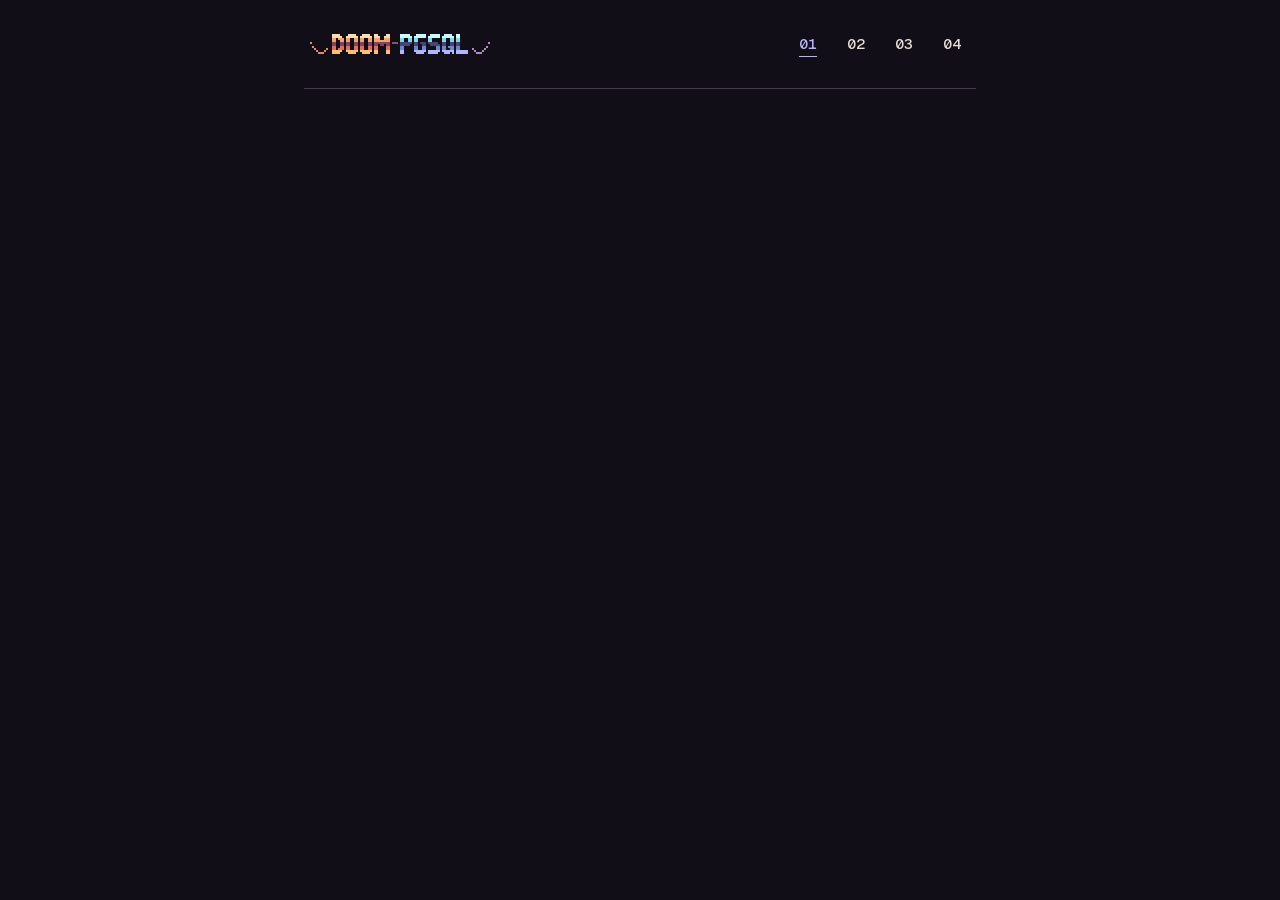
==== website/chapters/01/index.html @ f02bde5e "website: add the cover and chapter navigation" ====
<!doctype html>
<html lang="en">
  <head>
    <meta charset="utf-8">
    <meta name="viewport" content="width=device-width, initial-scale=1">
    <title>chapter 01 / doomsql</title>
    <link rel="stylesheet" href="../../styles.css">
  </head>
  <body class="chapter">
    <main class="chapter-shell">
      <header class="chapter-header">
        <a class="chapter-home" href="../../#chapters" aria-label="doom-pgsql chapters">
          <img src="../../assets/logo.png" width="672" height="98" alt="doom-pgsql">
        </a>
        <nav class="chapter-switcher" aria-label="chapters">
          <a href="../01/" aria-label="chapter 01" aria-current="page"><span class="chapter-number">01</span></a>
          <a href="../02/" aria-label="chapter 02"><span class="chapter-number">02</span></a>
          <a href="../03/" aria-label="chapter 03"><span class="chapter-number">03</span></a>
          <a href="../04/" aria-label="chapter 04"><span class="chapter-number">04</span></a>
        </nav>
      </header>
      <article class="chapter-body" aria-label="chapter 01"></article>
    </main>
  </body>
</html>
---- website/styles.css ----
@font-face {
  font-family: "Atkinson Hyperlegible Next";
  src: url("assets/fonts/atkinson-hyperlegible-next.woff2") format("woff2");
  font-style: normal;
  font-weight: 400 600;
  font-display: swap;
}

@font-face {
  font-family: "Geist Mono";
  src: url("assets/fonts/geist-mono.woff2") format("woff2");
  font-style: normal;
  font-weight: 400 600;
  font-display: swap;
}

:root {
  color-scheme: dark;
  --canvas: #120e17;
  --ink: #ebded5;
  --muted: #bcaebd;
  --rule: #49384f;
  --surface: #1d1624;
  --copper: #e58c5f;
  --steel: #b5b4ff;
  --amber: #ffd189;
  --body-font: "Atkinson Hyperlegible Next", system-ui, sans-serif;
  --code-font: "Geist Mono", ui-monospace, monospace;
  --gutter: clamp(1rem, 4vw, 3rem);
  --cover-width: 42rem;
  --frame-width: 40rem;
  --reading-width: 39rem;
}

*, *::before, *::after {
  box-sizing: border-box;
}

body {
  margin: 0;
  background: var(--canvas);
  color: var(--ink);
  font: 400 1.125rem/1.62 var(--body-font);
}

a {
  color: var(--steel);
  text-underline-offset: .2em;
}

a:hover {
  color: var(--amber);
}

a:focus-visible {
  outline: 2px solid var(--steel);
  outline-offset: 3px;
}

img {
  display: block;
  max-inline-size: 100%;
  block-size: auto;
}

.book-home,
.chapter-shell {
  inline-size: min(calc(100% - 2 * var(--gutter)), var(--cover-width));
  margin-inline: auto;
}

.book-home {
  padding-block: clamp(2rem, 6vw, 4rem) clamp(2rem, 6vw, 4.5rem);
}

.wordmark,
.cover-frame {
  margin: 0;
}

.wordmark img,
.cover-frame img {
  inline-size: 100%;
}

.wordmark img,
.cover-frame img,
.chapter-home img {
  image-rendering: pixelated;
}

.cover-frame,
.chapter-index {
  max-inline-size: var(--frame-width);
  margin-inline: auto;
}

.cover-frame {
  margin-block-start: clamp(1.375rem, 3vw, 2rem);
  outline: 1px solid var(--rule);
}

.chapter-index {
  margin-block-start: clamp(2rem, 5vw, 3.5rem);
}

.chapter-index h2 {
  margin: 0 0 .625rem;
  color: var(--copper);
  font: 500 1rem/1.4 var(--code-font);
  scroll-margin-block-start: 1rem;
}

.chapter-list {
  display: grid;
  grid-template-columns: repeat(4, minmax(0, 1fr));
  margin: 0;
  padding: 0;
  list-style: none;
  border-block: 1px solid var(--rule);
}

.chapter-list a,
.chapter-switcher a {
  display: grid;
  place-items: center;
  gap: .45rem;
  min-block-size: 3rem;
  padding: .5rem;
  color: var(--ink);
  text-decoration: none;
  text-align: center;
  overflow-wrap: anywhere;
}

.chapter-list li + li {
  border-inline-start: 1px solid var(--rule);
}

.chapter-list a:hover,
.chapter-switcher a:hover {
  background: var(--surface);
  color: var(--amber);
}

.chapter-list a:focus-visible,
.chapter-switcher a:focus-visible {
  outline-offset: -2px;
}

.chapter-number {
  font: 500 .9375rem/1.35 var(--code-font);
  font-variant-numeric: tabular-nums;
}

.chapter-header {
  display: flex;
  flex-wrap: wrap;
  justify-content: space-between;
  align-items: center;
  gap: .625rem 1rem;
  padding-block: 1.25rem;
  border-block-end: 1px solid var(--rule);
}

.chapter-home {
  display: grid;
  place-items: center;
  min-block-size: 3rem;
  inline-size: 12rem;
  max-inline-size: 100%;
}

.chapter-switcher {
  display: grid;
  grid-template-columns: repeat(4, minmax(3rem, 1fr));
}

.chapter-switcher a[aria-current="page"] {
  color: var(--steel);
  text-decoration: underline;
  text-underline-offset: .38em;
}

.chapter-body {
  max-inline-size: var(--reading-width);
  margin-inline: auto;
  padding-block: clamp(2rem, 6vw, 4rem);
  overflow-wrap: anywhere;
}

.chapter-body > :first-child {
  margin-block-start: 0;
}

.chapter-body :where(h1, h2, h3) {
  line-height: 1.16;
  font-weight: 600;
  text-wrap: balance;
}

.chapter-body :where(h1, h2) {
  margin-block: 1.75em .55em;
}

.chapter-body h1 {
  font-size: clamp(2.25rem, 5.5vw, 3.25rem);
  letter-spacing: -.025em;
}

.chapter-body h2 {
  font-size: clamp(1.625rem, 4vw, 2.125rem);
  letter-spacing: -.015em;
}

.chapter-body p {
  margin-block: 1rem;
  text-wrap: pretty;
}

.chapter-body code {
  color: var(--steel);
  font: 500 .84em var(--code-font);
}

.chapter-body pre {
  margin-block: 1.5rem;
  padding: .875rem 1rem;
  overflow: auto;
  border-inline-start: 2px solid var(--steel);
  background: var(--surface);
  font: 400 .875rem/1.65 var(--code-font);
}

.chapter-body pre code {
  color: inherit;
  font: inherit;
}

.chapter-body figure {
  margin: 1.75rem 0;
}

.chapter-body figcaption {
  margin-block-start: .5rem;
  color: var(--muted);
  font-size: .9375rem;
}

.chapter-body table {
  inline-size: 100%;
  border-collapse: collapse;
  table-layout: fixed;
  font-size: .9375rem;
}

.chapter-body :where(th, td) {
  padding: .5rem .625rem;
  border-block-end: 1px solid var(--rule);
  text-align: start;
  vertical-align: baseline;
}

@media (max-width: 30rem) {
  .chapter-header {
    justify-content: center;
    padding-block-end: .5rem;
  }

  .chapter-switcher {
    inline-size: 100%;
  }
}
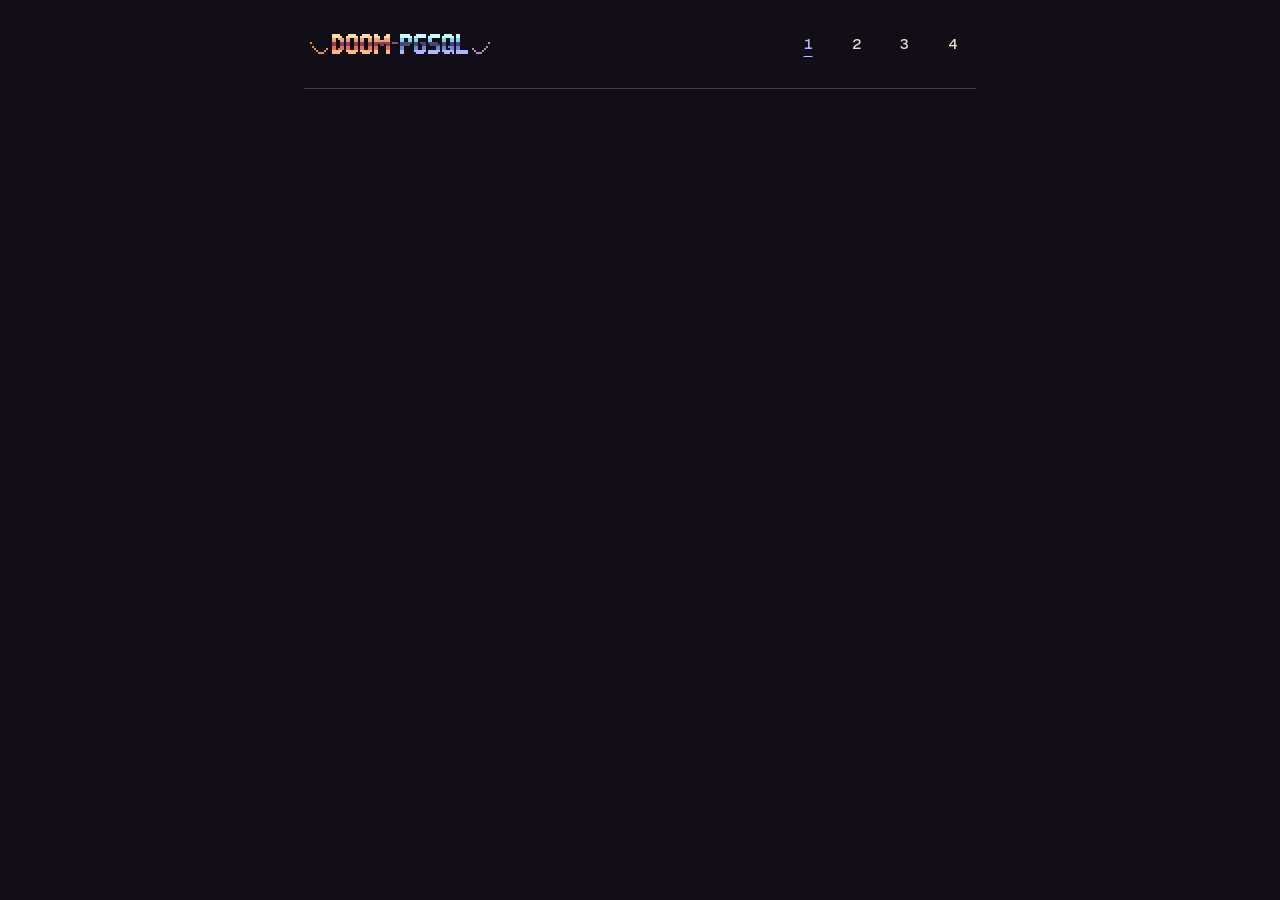
==== commit 9bcd8f0f: "website: open with the rendered frame and chapter titles" ====
--- a/website/chapters/01/index.html
+++ b/website/chapters/01/index.html
@@ -3,7 +3,7 @@
   <head>
     <meta charset="utf-8">
     <meta name="viewport" content="width=device-width, initial-scale=1">
-    <title>chapter 01 / doomsql</title>
+    <title>the story / doomsql</title>
     <link rel="stylesheet" href="../../styles.css">
   </head>
   <body class="chapter">
@@ -13,13 +13,13 @@
           <img src="../../assets/logo.png" width="672" height="98" alt="doom-pgsql">
         </a>
         <nav class="chapter-switcher" aria-label="chapters">
-          <a href="../01/" aria-label="chapter 01" aria-current="page"><span class="chapter-number">01</span></a>
-          <a href="../02/" aria-label="chapter 02"><span class="chapter-number">02</span></a>
-          <a href="../03/" aria-label="chapter 03"><span class="chapter-number">03</span></a>
-          <a href="../04/" aria-label="chapter 04"><span class="chapter-number">04</span></a>
+          <a href="../01/" aria-label="chapter 1, the story" aria-current="page"><span class="chapter-number">1</span></a>
+          <a href="../02/" aria-label="chapter 2, $5 worth of planetscale"><span class="chapter-number">2</span></a>
+          <a href="../03/" aria-label="chapter 3, making it playable"><span class="chapter-number">3</span></a>
+          <a href="../04/" aria-label="chapter 4, dlss (kinda)"><span class="chapter-number">4</span></a>
         </nav>
       </header>
-      <article class="chapter-body" aria-label="chapter 01"></article>
+      <article class="chapter-body" aria-label="the story"></article>
     </main>
   </body>
 </html>
--- a/website/styles.css
+++ b/website/styles.css
@@ -28,7 +28,6 @@
   --code-font: "Geist Mono", ui-monospace, monospace;
   --gutter: clamp(1rem, 4vw, 3rem);
   --cover-width: 42rem;
-  --frame-width: 40rem;
   --reading-width: 39rem;
 }
 
@@ -63,6 +62,17 @@
   block-size: auto;
 }
 
+.visually-hidden {
+  position: absolute;
+  inline-size: 1px;
+  block-size: 1px;
+  margin: -1px;
+  padding: 0;
+  overflow: hidden;
+  clip-path: inset(50%);
+  white-space: nowrap;
+}
+
 .book-home,
 .chapter-shell {
   inline-size: min(calc(100% - 2 * var(--gutter)), var(--cover-width));
@@ -70,80 +80,112 @@
 }
 
 .book-home {
-  padding-block: clamp(2rem, 6vw, 4rem) clamp(2rem, 6vw, 4.5rem);
-}
-
-.wordmark,
-.cover-frame {
+  max-inline-size: 40rem;
+  padding-block: clamp(1.75rem, 4.5vw, 3.5rem) clamp(2rem, 6vw, 4.5rem);
+}
+
+.opening-frame {
   margin: 0;
 }
 
-.wordmark img,
-.cover-frame img {
+.opening-frame img {
   inline-size: 100%;
 }
 
-.wordmark img,
-.cover-frame img,
+.opening-frame img,
+.book-signature img,
 .chapter-home img {
   image-rendering: pixelated;
 }
 
-.cover-frame,
+.opening-frame figcaption {
+  margin-block-start: .75rem;
+  color: var(--copper);
+  font: 500 .875rem/1.5 var(--code-font);
+}
+
+.opening-line {
+  max-inline-size: 52ch;
+  margin-block: .75rem 0;
+  font-size: clamp(1.125rem, 2.4vw, 1.25rem);
+  line-height: 1.5;
+  text-wrap: pretty;
+}
+
 .chapter-index {
-  max-inline-size: var(--frame-width);
-  margin-inline: auto;
-}
-
-.cover-frame {
-  margin-block-start: clamp(1.375rem, 3vw, 2rem);
-  outline: 1px solid var(--rule);
-}
-
-.chapter-index {
-  margin-block-start: clamp(2rem, 5vw, 3.5rem);
+  margin-block-start: clamp(2rem, 4.5vw, 2.75rem);
+  padding-block-start: 1.125rem;
+  border-block-start: 1px solid var(--rule);
 }
 
 .chapter-index h2 {
-  margin: 0 0 .625rem;
-  color: var(--copper);
-  font: 500 1rem/1.4 var(--code-font);
+  margin: 0 0 .375rem;
+  color: var(--muted);
+  font: 500 .875rem/1.4 var(--code-font);
   scroll-margin-block-start: 1rem;
 }
 
 .chapter-list {
-  display: grid;
-  grid-template-columns: repeat(4, minmax(0, 1fr));
   margin: 0;
   padding: 0;
   list-style: none;
-  border-block: 1px solid var(--rule);
-}
-
-.chapter-list a,
+}
+
+.chapter-list a {
+  display: grid;
+  grid-template-columns: 1.25rem minmax(0, 1fr);
+  align-items: baseline;
+  gap: .5rem;
+  inline-size: fit-content;
+  max-inline-size: 100%;
+  min-block-size: 2.75rem;
+  padding-block: .5rem;
+  color: var(--ink);
+  font-weight: 500;
+  text-decoration: none;
+  overflow-wrap: anywhere;
+}
+
+.chapter-list .chapter-number {
+  color: var(--steel);
+}
+
+.chapter-title {
+  text-decoration: underline;
+  text-decoration-color: var(--rule);
+  text-underline-offset: .22em;
+}
+
+.chapter-list a:is(:hover, :focus-visible) .chapter-title {
+  color: var(--amber);
+  text-decoration-color: currentColor;
+}
+
+.book-signature {
+  display: flex;
+  justify-content: flex-end;
+  margin-block-start: clamp(2rem, 4.5vw, 3.5rem);
+}
+
+.book-signature img {
+  inline-size: 12rem;
+}
+
 .chapter-switcher a {
   display: grid;
   place-items: center;
-  gap: .45rem;
   min-block-size: 3rem;
   padding: .5rem;
   color: var(--ink);
   text-decoration: none;
   text-align: center;
-  overflow-wrap: anywhere;
-}
-
-.chapter-list li + li {
-  border-inline-start: 1px solid var(--rule);
-}
-
-.chapter-list a:hover,
+}
+
 .chapter-switcher a:hover {
   background: var(--surface);
   color: var(--amber);
 }
 
-.chapter-list a:focus-visible,
 .chapter-switcher a:focus-visible {
   outline-offset: -2px;
 }
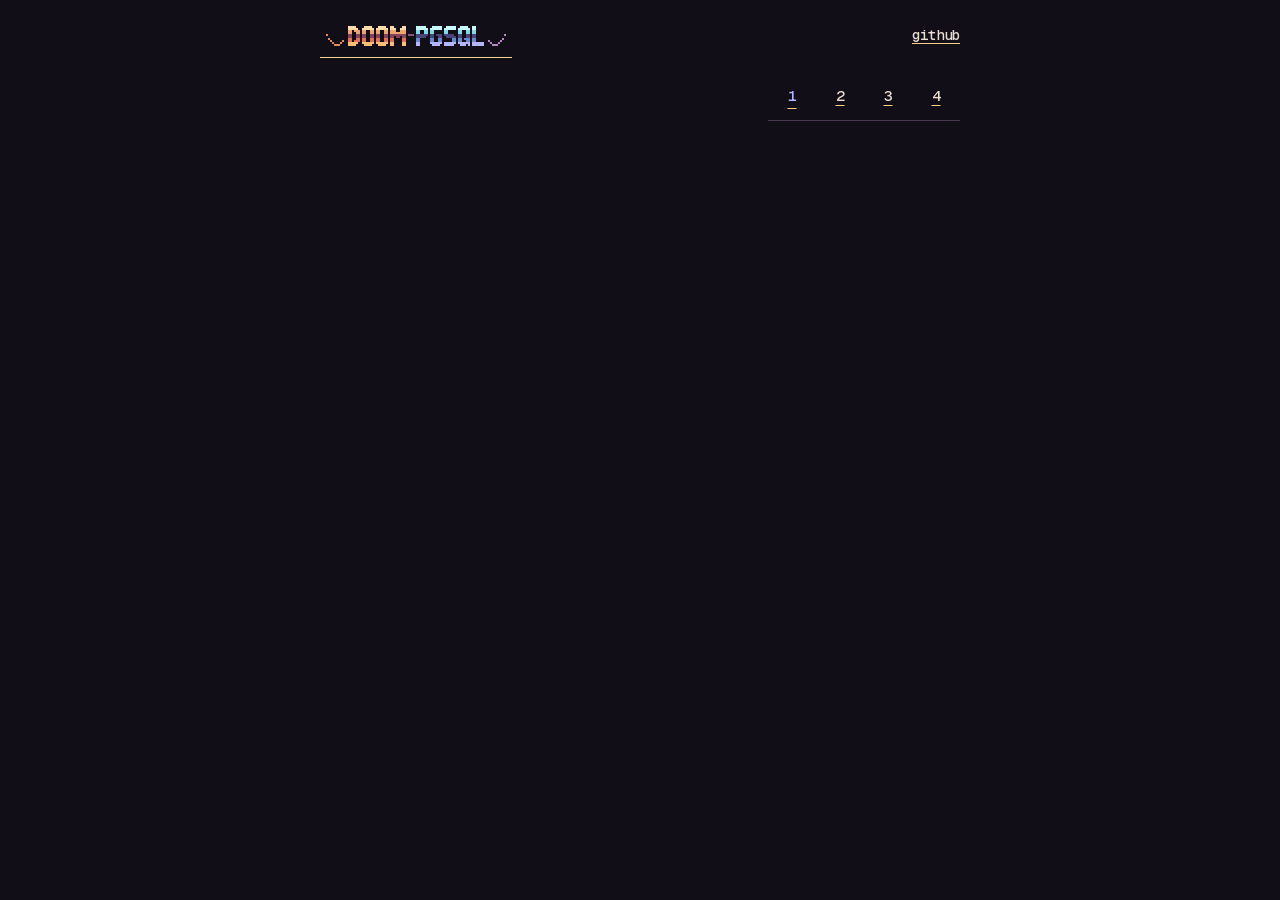
==== commit 73857da8: "website: add the book header and yellow link underlines" ====
--- a/website/chapters/01/index.html
+++ b/website/chapters/01/index.html
@@ -7,18 +7,19 @@
     <link rel="stylesheet" href="../../styles.css">
   </head>
   <body class="chapter">
+    <header class="site-header">
+      <a class="chapter-home site-brand" href="../../#chapters" aria-label="doom-pgsql chapters">
+        <img src="../../assets/logo.png" width="672" height="98" alt="doom-pgsql">
+      </a>
+      <a class="site-source" href="https://github.com/fatihguzeldev/doom-pgsql">github</a>
+    </header>
     <main class="chapter-shell">
-      <header class="chapter-header">
-        <a class="chapter-home" href="../../#chapters" aria-label="doom-pgsql chapters">
-          <img src="../../assets/logo.png" width="672" height="98" alt="doom-pgsql">
-        </a>
-        <nav class="chapter-switcher" aria-label="chapters">
-          <a href="../01/" aria-label="chapter 1, the story" aria-current="page"><span class="chapter-number">1</span></a>
-          <a href="../02/" aria-label="chapter 2, $5 worth of planetscale"><span class="chapter-number">2</span></a>
-          <a href="../03/" aria-label="chapter 3, making it playable"><span class="chapter-number">3</span></a>
-          <a href="../04/" aria-label="chapter 4, dlss (kinda)"><span class="chapter-number">4</span></a>
-        </nav>
-      </header>
+      <nav class="chapter-switcher" aria-label="chapters">
+        <a href="../01/" aria-label="chapter 1, the story" aria-current="page"><span class="chapter-number">1</span></a>
+        <a href="../02/" aria-label="chapter 2, $5 worth of planetscale"><span class="chapter-number">2</span></a>
+        <a href="../03/" aria-label="chapter 3, making it playable"><span class="chapter-number">3</span></a>
+        <a href="../04/" aria-label="chapter 4, dlss (kinda)"><span class="chapter-number">4</span></a>
+      </nav>
       <article class="chapter-body" aria-label="the story"></article>
     </main>
   </body>
--- a/website/styles.css
+++ b/website/styles.css
@@ -27,7 +27,7 @@
   --body-font: "Atkinson Hyperlegible Next", system-ui, sans-serif;
   --code-font: "Geist Mono", ui-monospace, monospace;
   --gutter: clamp(1rem, 4vw, 3rem);
-  --cover-width: 42rem;
+  --cover-width: 40rem;
   --reading-width: 39rem;
 }
 
@@ -43,8 +43,9 @@
 }
 
 a {
-  color: var(--steel);
-  text-underline-offset: .2em;
+  color: var(--ink);
+  text-decoration: underline 1px var(--amber);
+  text-underline-offset: .22em;
 }
 
 a:hover {
@@ -62,39 +63,51 @@
   block-size: auto;
 }
 
-.visually-hidden {
-  position: absolute;
-  inline-size: 1px;
-  block-size: 1px;
-  margin: -1px;
-  padding: 0;
-  overflow: hidden;
-  clip-path: inset(50%);
-  white-space: nowrap;
-}
-
+.site-header,
 .book-home,
 .chapter-shell {
   inline-size: min(calc(100% - 2 * var(--gutter)), var(--cover-width));
   margin-inline: auto;
 }
 
+.site-header {
+  display: flex;
+  align-items: center;
+  justify-content: space-between;
+  gap: 1.25rem;
+  padding-block: .875rem;
+}
+
+.site-brand {
+  flex: 0 1 12rem;
+  min-inline-size: 0;
+  margin: 0;
+}
+
+.site-source {
+  display: inline-flex;
+  align-items: center;
+  min-block-size: 2.75rem;
+  font: 500 .875rem/1.4 var(--code-font);
+}
+
+.site-source:is(:hover, :focus-visible) {
+  color: var(--steel);
+  text-decoration-color: currentColor;
+  text-decoration-thickness: 2px;
+}
+
 .book-home {
-  max-inline-size: 40rem;
-  padding-block: clamp(1.75rem, 4.5vw, 3.5rem) clamp(2rem, 6vw, 4.5rem);
+  padding-block: clamp(.75rem, 2.5vw, 1.5rem) clamp(2rem, 6vw, 4.5rem);
 }
 
 .opening-frame {
   margin: 0;
 }
 
-.opening-frame img {
+.opening-frame img,
+.site-brand img {
   inline-size: 100%;
-}
-
-.opening-frame img,
-.book-signature img,
-.chapter-home img {
   image-rendering: pixelated;
 }
 
@@ -151,24 +164,12 @@
 }
 
 .chapter-title {
-  text-decoration: underline;
-  text-decoration-color: var(--rule);
+  text-decoration: underline 1px var(--amber);
   text-underline-offset: .22em;
 }
 
 .chapter-list a:is(:hover, :focus-visible) .chapter-title {
   color: var(--amber);
-  text-decoration-color: currentColor;
-}
-
-.book-signature {
-  display: flex;
-  justify-content: flex-end;
-  margin-block-start: clamp(2rem, 4.5vw, 3.5rem);
-}
-
-.book-signature img {
-  inline-size: 12rem;
 }
 
 .chapter-switcher a {
@@ -177,7 +178,6 @@
   min-block-size: 3rem;
   padding: .5rem;
   color: var(--ink);
-  text-decoration: none;
   text-align: center;
 }
 
@@ -195,32 +195,23 @@
   font-variant-numeric: tabular-nums;
 }
 
-.chapter-header {
-  display: flex;
-  flex-wrap: wrap;
-  justify-content: space-between;
-  align-items: center;
-  gap: .625rem 1rem;
-  padding-block: 1.25rem;
-  border-block-end: 1px solid var(--rule);
-}
-
 .chapter-home {
   display: grid;
   place-items: center;
-  min-block-size: 3rem;
-  inline-size: 12rem;
-  max-inline-size: 100%;
+  min-block-size: 2.75rem;
+  border-block-end: 1px solid var(--amber);
 }
 
 .chapter-switcher {
   display: grid;
   grid-template-columns: repeat(4, minmax(3rem, 1fr));
+  inline-size: max-content;
+  margin-inline-start: auto;
+  border-block-end: 1px solid var(--rule);
 }
 
 .chapter-switcher a[aria-current="page"] {
   color: var(--steel);
-  text-decoration: underline;
   text-underline-offset: .38em;
 }
 
@@ -304,11 +295,6 @@
 }
 
 @media (max-width: 30rem) {
-  .chapter-header {
-    justify-content: center;
-    padding-block-end: .5rem;
-  }
-
   .chapter-switcher {
     inline-size: 100%;
   }
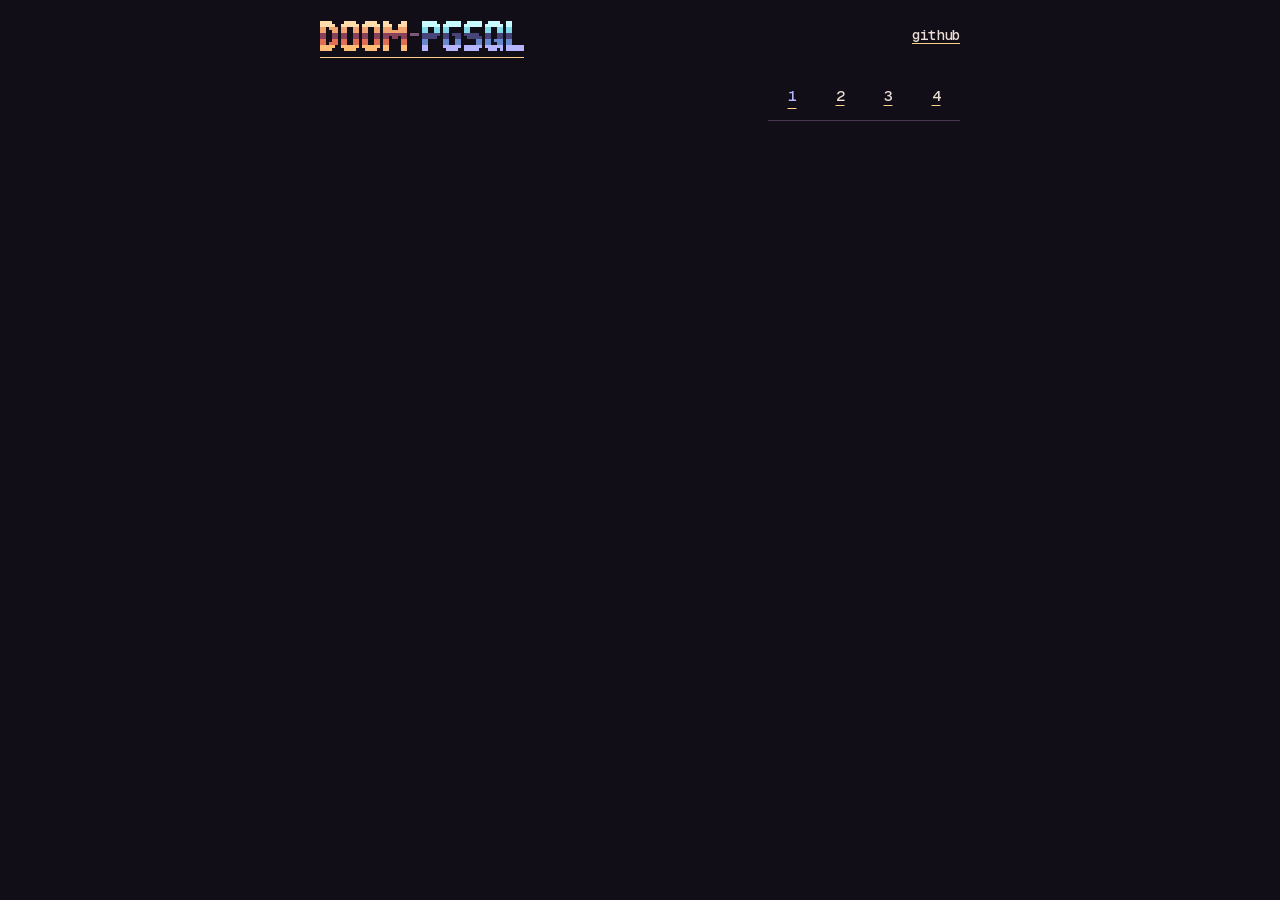
==== commit 47f017c5: "website: simplify the header logo" ====
--- a/website/chapters/01/index.html
+++ b/website/chapters/01/index.html
@@ -9,7 +9,7 @@
   <body class="chapter">
     <header class="site-header">
       <a class="chapter-home site-brand" href="../../#chapters" aria-label="doom-pgsql chapters">
-        <img src="../../assets/logo.png" width="672" height="98" alt="doom-pgsql">
+        <img src="../../assets/logo.png" width="476" height="70" alt="doom-pgsql">
       </a>
       <a class="site-source" href="https://github.com/fatihguzeldev/doom-pgsql">github</a>
     </header>
--- a/website/styles.css
+++ b/website/styles.css
@@ -79,7 +79,7 @@
 }
 
 .site-brand {
-  flex: 0 1 12rem;
+  flex: 0 1 12.75rem;
   min-inline-size: 0;
   margin: 0;
 }
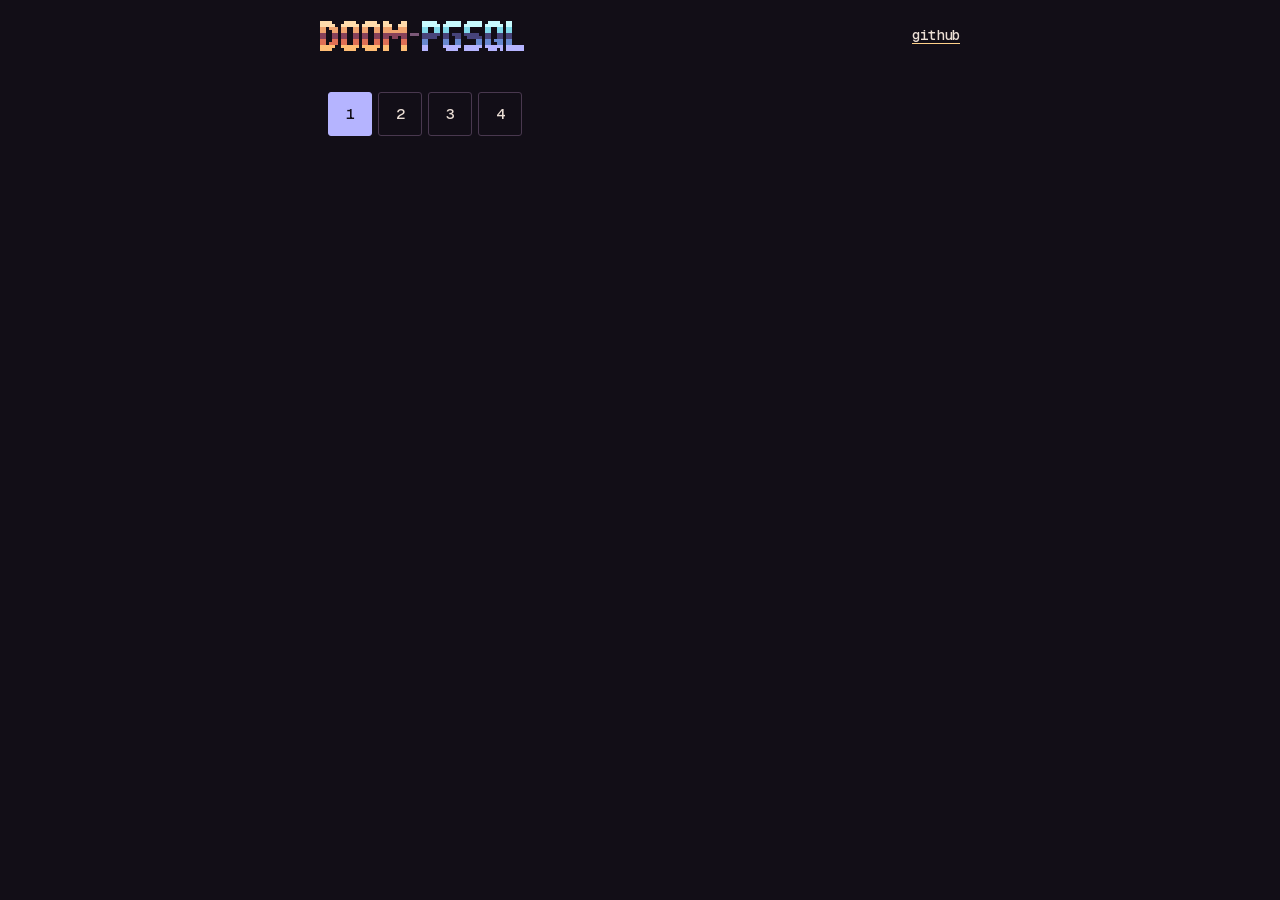
==== commit 44ec8076: "website: refine chapter navigation" ====
--- a/website/chapters/01/index.html
+++ b/website/chapters/01/index.html
@@ -8,7 +8,7 @@
   </head>
   <body class="chapter">
     <header class="site-header">
-      <a class="chapter-home site-brand" href="../../#chapters" aria-label="doom-pgsql chapters">
+      <a class="chapter-home site-brand" href="../../" aria-label="doom-pgsql home">
         <img src="../../assets/logo.png" width="476" height="70" alt="doom-pgsql">
       </a>
       <a class="site-source" href="https://github.com/fatihguzeldev/doom-pgsql">github</a>
--- a/website/styles.css
+++ b/website/styles.css
@@ -172,24 +172,6 @@
   color: var(--amber);
 }
 
-.chapter-switcher a {
-  display: grid;
-  place-items: center;
-  min-block-size: 3rem;
-  padding: .5rem;
-  color: var(--ink);
-  text-align: center;
-}
-
-.chapter-switcher a:hover {
-  background: var(--surface);
-  color: var(--amber);
-}
-
-.chapter-switcher a:focus-visible {
-  outline-offset: -2px;
-}
-
 .chapter-number {
   font: 500 .9375rem/1.35 var(--code-font);
   font-variant-numeric: tabular-nums;
@@ -199,26 +181,48 @@
   display: grid;
   place-items: center;
   min-block-size: 2.75rem;
-  border-block-end: 1px solid var(--amber);
-}
-
-.chapter-switcher {
-  display: grid;
-  grid-template-columns: repeat(4, minmax(3rem, 1fr));
-  inline-size: max-content;
-  margin-inline-start: auto;
-  border-block-end: 1px solid var(--rule);
-}
-
-.chapter-switcher a[aria-current="page"] {
-  color: var(--steel);
-  text-underline-offset: .38em;
-}
-
+  text-decoration: none;
+}
+
+.chapter-shell {
+  padding-block-start: 1.25rem;
+}
+
+.chapter-switcher,
 .chapter-body {
   max-inline-size: var(--reading-width);
   margin-inline: auto;
-  padding-block: clamp(2rem, 6vw, 4rem);
+}
+
+.chapter-switcher {
+  display: flex;
+  flex-wrap: wrap;
+  gap: .375rem;
+}
+
+.chapter-switcher a {
+  display: grid;
+  place-items: center;
+  min-inline-size: 2.75rem;
+  min-block-size: 2.75rem;
+  border: 1px solid var(--rule);
+  border-radius: .1875rem;
+  text-decoration: none;
+}
+
+.chapter-switcher a:hover {
+  background: var(--surface);
+  border-color: currentColor;
+}
+
+.chapter-switcher a[aria-current="page"] {
+  background: var(--steel);
+  border-color: var(--steel);
+  color: var(--canvas);
+}
+
+.chapter-body {
+  padding-block: clamp(1.5rem, 4vw, 2rem) clamp(2rem, 6vw, 4rem);
   overflow-wrap: anywhere;
 }
 
@@ -294,8 +298,8 @@
   vertical-align: baseline;
 }
 
-@media (max-width: 30rem) {
-  .chapter-switcher {
-    inline-size: 100%;
+@media (forced-colors: active) {
+  .chapter-switcher a[aria-current="page"] {
+    border: 2px solid Highlight;
   }
 }
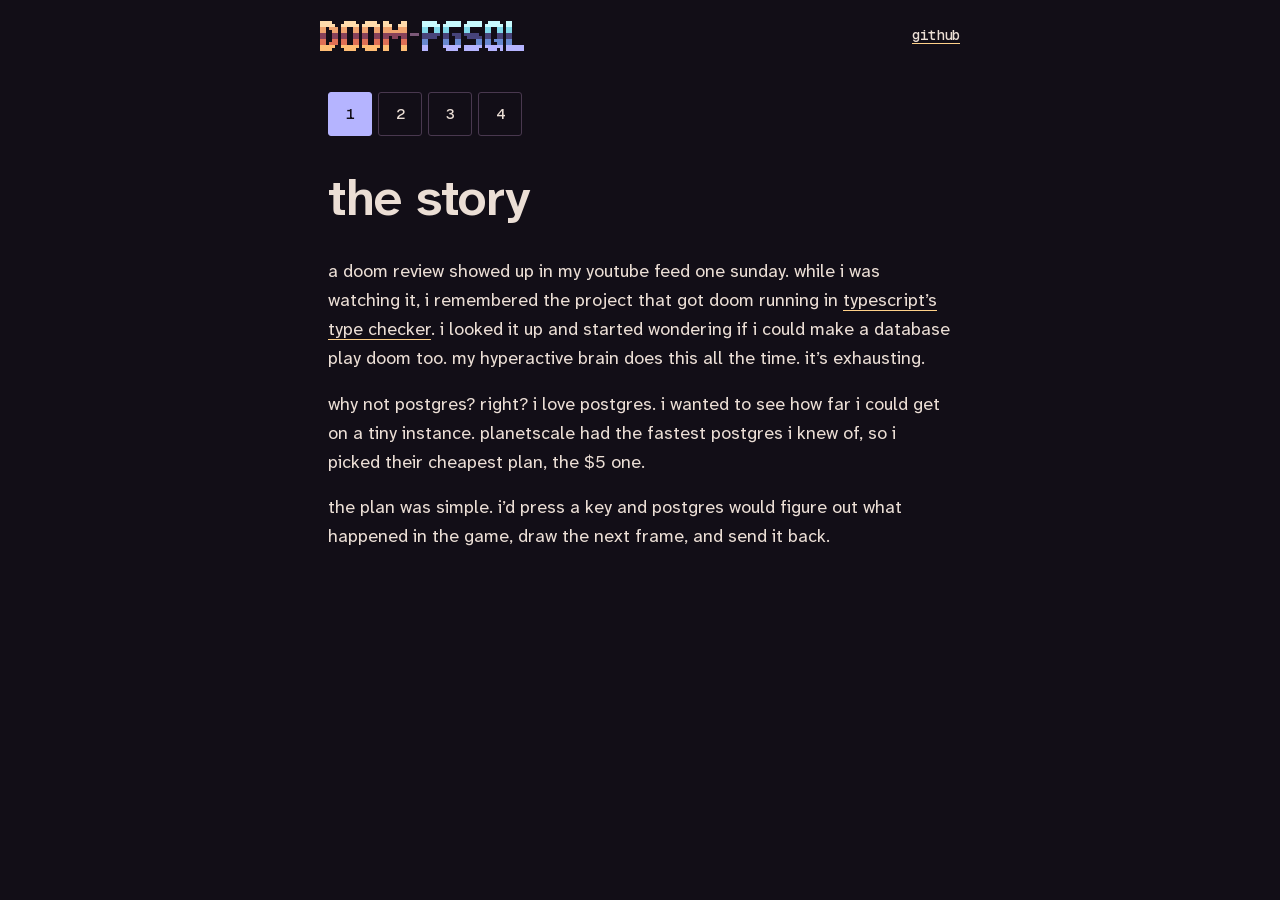
==== commit 1b26be95: "website: write the story opening" ====
--- a/website/chapters/01/index.html
+++ b/website/chapters/01/index.html
@@ -20,7 +20,12 @@
         <a href="../03/" aria-label="chapter 3, making it playable"><span class="chapter-number">3</span></a>
         <a href="../04/" aria-label="chapter 4, dlss (kinda)"><span class="chapter-number">4</span></a>
       </nav>
-      <article class="chapter-body" aria-label="the story"></article>
+      <article class="chapter-body" aria-labelledby="story-title">
+        <h1 id="story-title">the story</h1>
+        <p>a doom review showed up in my youtube feed one sunday. while i was watching it, i remembered the project that got doom running in <a href="https://github.com/MichiganTypeScript/typescript-types-only-wasm-runtime">typescript’s type checker</a>. i looked it up and started wondering if i could make a database play doom too. my hyperactive brain does this all the time. it’s exhausting.</p>
+        <p>why not postgres? right? i love postgres. i wanted to see how far i could get on a tiny instance. planetscale had the fastest postgres i knew of, so i picked their cheapest plan, the $5 one.</p>
+        <p>the plan was simple. i’d press a key and postgres would figure out what happened in the game, draw the next frame, and send it back.</p>
+      </article>
     </main>
   </body>
 </html>
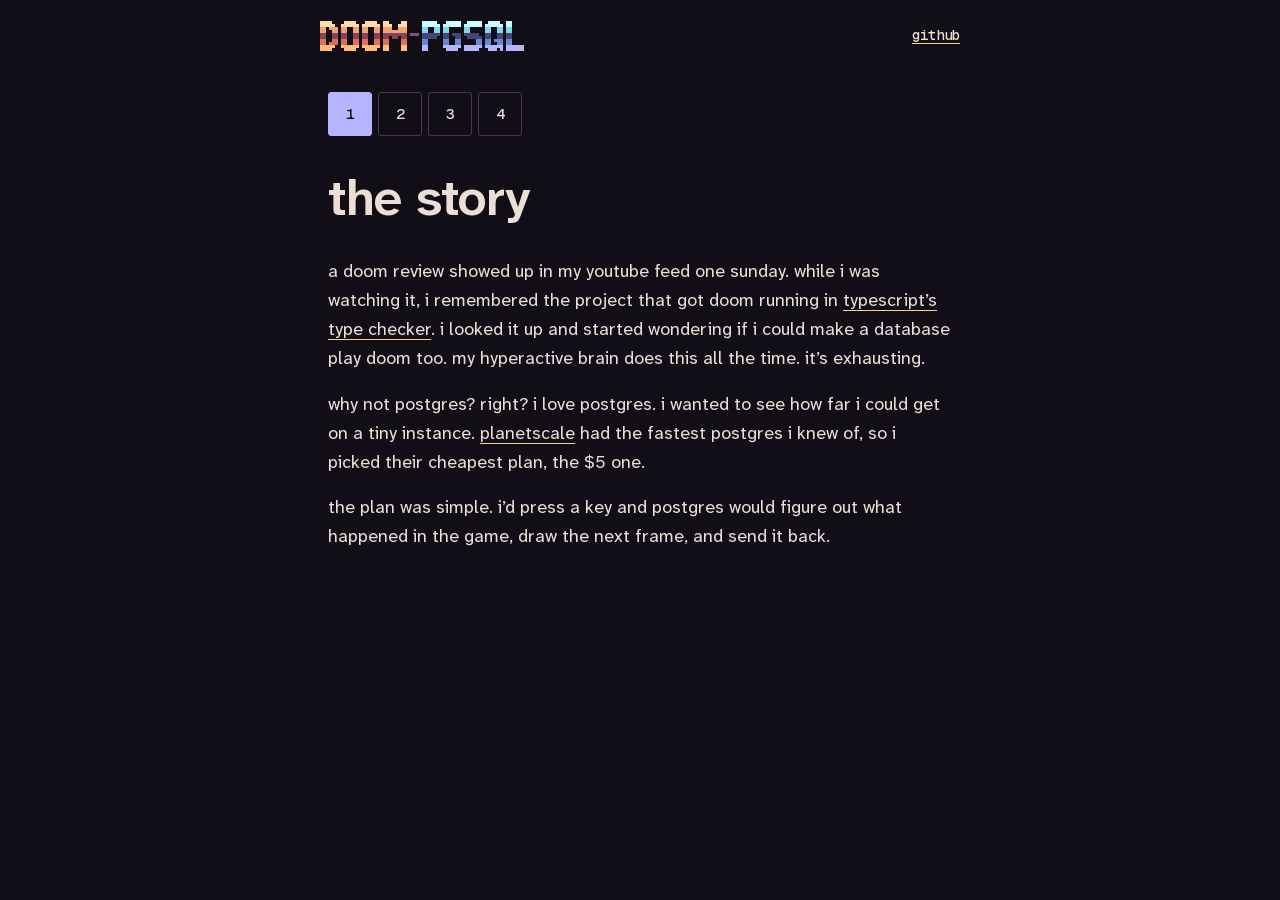
==== commit cf646dd4: "website: link planetscale in the story" ====
--- a/website/chapters/01/index.html
+++ b/website/chapters/01/index.html
@@ -23,7 +23,7 @@
       <article class="chapter-body" aria-labelledby="story-title">
         <h1 id="story-title">the story</h1>
         <p>a doom review showed up in my youtube feed one sunday. while i was watching it, i remembered the project that got doom running in <a href="https://github.com/MichiganTypeScript/typescript-types-only-wasm-runtime">typescript’s type checker</a>. i looked it up and started wondering if i could make a database play doom too. my hyperactive brain does this all the time. it’s exhausting.</p>
-        <p>why not postgres? right? i love postgres. i wanted to see how far i could get on a tiny instance. planetscale had the fastest postgres i knew of, so i picked their cheapest plan, the $5 one.</p>
+        <p>why not postgres? right? i love postgres. i wanted to see how far i could get on a tiny instance. <a href="https://planetscale.com/">planetscale</a> had the fastest postgres i knew of, so i picked their cheapest plan, the $5 one.</p>
         <p>the plan was simple. i’d press a key and postgres would figure out what happened in the game, draw the next frame, and send it back.</p>
       </article>
     </main>
